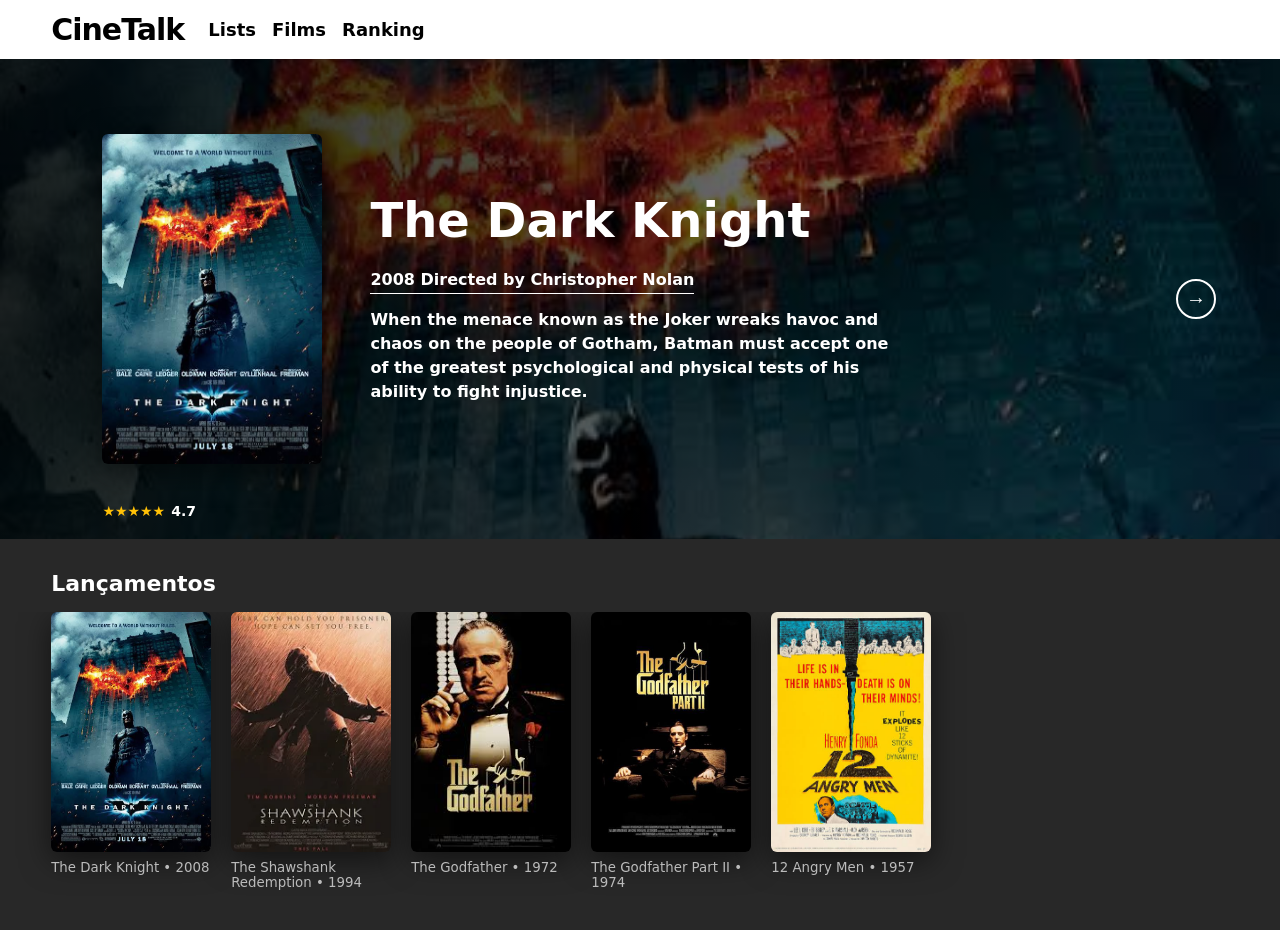
==== home/index.html @ 3f607a42 "Feat: organizando o projeto" ====
<!DOCTYPE html>
<html lang="pt-BR">

<head>
    <meta charset="UTF-8">
    <meta name="viewport" content="width=device-width, initial-scale=1">
    <title>CineTalk</title>
    <link rel="stylesheet" href="style.css">
</head>

<body>
    <header class="nav">
        <a class="logo" href="#" onclick="mostrarHome()">CineTalk</a>
        <nav>
            <a href="#">Lists</a>
            <a href="#" onclick="mostrarHome()">Films</a>
            <a href="#">Ranking</a>
        </nav>
    </header>

    <main id="home">
        <section class="hero" id="hero">
            <div class="poster" id="poster"></div>
            <div class="info">
                <h1 id="titulo"></h1>
                <h3 id="diretor"></h3>
                <p id="sinopse"></p>
            </div>
            <div class="nota" id="nota"></div>
            <button class="seta" onclick="proximo()" aria-label="Próximo">&rarr;</button>
        </section>

        <h2 class="secao">Lançamentos</h2>
        <div class="lista" id="lista"></div>
    </main>

    <script src="script.js"></script>
</body>

</html>
---- home/style.css ----
* {
    margin: 0;
    padding: 0;
    box-sizing: border-box
}

body {
    font-family: Inter, system-ui, sans-serif;
    background: #282828;
    color: #fff
}

[hidden] {
    display: none !important
}

a {
    color: inherit;
    text-decoration: none
}

.nav {
    display: flex;
    align-items: center;
    gap: 24px;
    background: #fff;
    color: #000;
    padding: 12px 4%
}

.logo {
    font-size: 30px;
    font-weight: 900;
    letter-spacing: -1px
}

.nav nav {
    display: flex;
    gap: 16px;
    flex: 1
}

.nav nav a {
    font-weight: 800;
    font-size: 18px
}

.nav nav a:hover {
    text-decoration: underline
}

.busca {
    width: 30px;
    height: 30px;
    cursor: pointer
}

.hero {
    position: relative;
    display: flex;
    align-items: center;
    gap: 48px;
    min-height: 480px;
    padding: 40px 8%;
    background: linear-gradient(90deg, #000d, #0006), var(--bg) center 30%/cover
}

.poster {
    width: 220px;
    height: 330px;
    flex-shrink: 0;
    border-radius: 6px;
    display: flex;
    align-items: flex-end;
    padding: 14px;
    font-weight: 800;
    font-size: 20px;
    cursor: pointer;
    background: var(--cor) center/cover;
    box-shadow: 0 8px 30px #0008;
    transition: transform .2s
}

.poster:hover {
    transform: scale(1.03)
}

.info {
    max-width: 520px
}

.info h1 {
    font-size: 48px;
    line-height: 1.1;
    margin-bottom: 24px
}

.info h3 {
    display: inline-block;
    font-size: 16px;
    border-bottom: 1px solid #fff;
    padding-bottom: 4px;
    margin-bottom: 14px
}

.info p {
    font-weight: 700;
    line-height: 1.5
}

.nota {
    position: absolute;
    left: 8%;
    bottom: 20px;
    font-size: 14px;
    font-weight: 700;
    color: #ffc107
}

.nota span {
    color: #fff;
    margin-left: 6px
}

.seta {
    position: absolute;
    right: 5%;
    top: 50%;
    transform: translateY(-50%);
    width: 40px;
    height: 40px;
    border-radius: 50%;
    border: 2px solid #fff;
    background: none;
    color: #fff;
    font-size: 20px;
    cursor: pointer
}

.seta:hover {
    background: #fff;
    color: #000
}

.secao {
    margin: 32px 4% 16px;
    font-size: 22px
}

.lista {
    display: flex;
    gap: 20px;
    overflow-x: auto;
    padding: 0 4% 40px
}

.card {
    flex: 0 0 160px;
    cursor: pointer;
    transition: transform .2s
}

.card:hover {
    transform: translateY(-6px)
}

.card .poster {
    width: 100%;
    height: 240px;
    font-size: 16px
}

.card small {
    display: block;
    margin-top: 8px;
    color: #bbb
}

#trailers {
    padding: 24px 4% 0
}

.voltar {
    background: none;
    border: 0;
    color: #bbb;
    font-size: 16px;
    cursor: pointer;
    margin-bottom: 16px
}

.voltar:hover {
    color: #fff
}

.player {
    position: relative;
    padding-top: 56.25%;
    background: #000;
    border-radius: 12px;
    overflow: hidden
}

.player iframe {
    position: absolute;
    inset: 0;
    width: 100%;
    height: 100%;
    border: 0
}

.detalhes {
    margin: 20px 0
}

.detalhes h1 {
    font-size: 34px
}

.detalhes p {
    color: #bbb;
    margin: 8px 0 16px;
    max-width: 700px;
    line-height: 1.5
}

.botao {
    display: inline-block;
    background: #fff;
    color: #000;
    padding: 10px 22px;
    border-radius: 30px;
    font-weight: 700
}

#trailers .secao {
    margin-left: 0
}

#trailers .lista {
    padding-left: 0
}

@media(max-width:700px) {
    .hero {
        flex-direction: column;
        align-items: flex-start;
        gap: 24px;
        padding-bottom: 60px
    }

    .info h1 {
        font-size: 32px
    }

    .seta {
        top: auto;
        bottom: 16px;
        transform: none
    }
}
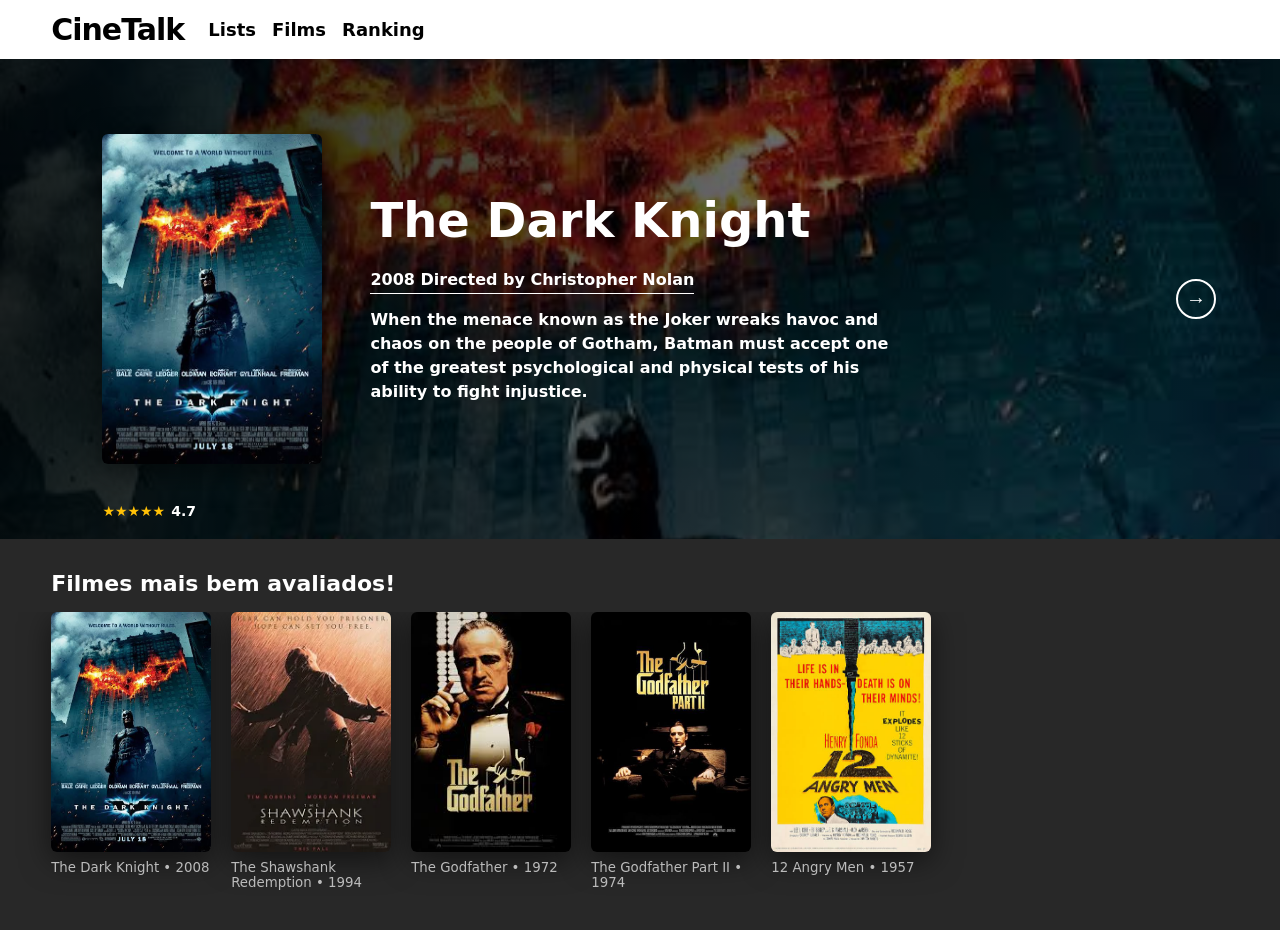
==== commit 4e8291db: "Fix: Corrigindo o nome do campo" ====
--- a/home/index.html
+++ b/home/index.html
@@ -30,7 +30,7 @@
             <button class="seta" onclick="proximo()" aria-label="Próximo">&rarr;</button>
         </section>
 
-        <h2 class="secao">Lançamentos</h2>
+        <h2 class="secao">Filmes mais bem avaliados!</h2>
         <div class="lista" id="lista"></div>
     </main>
 
